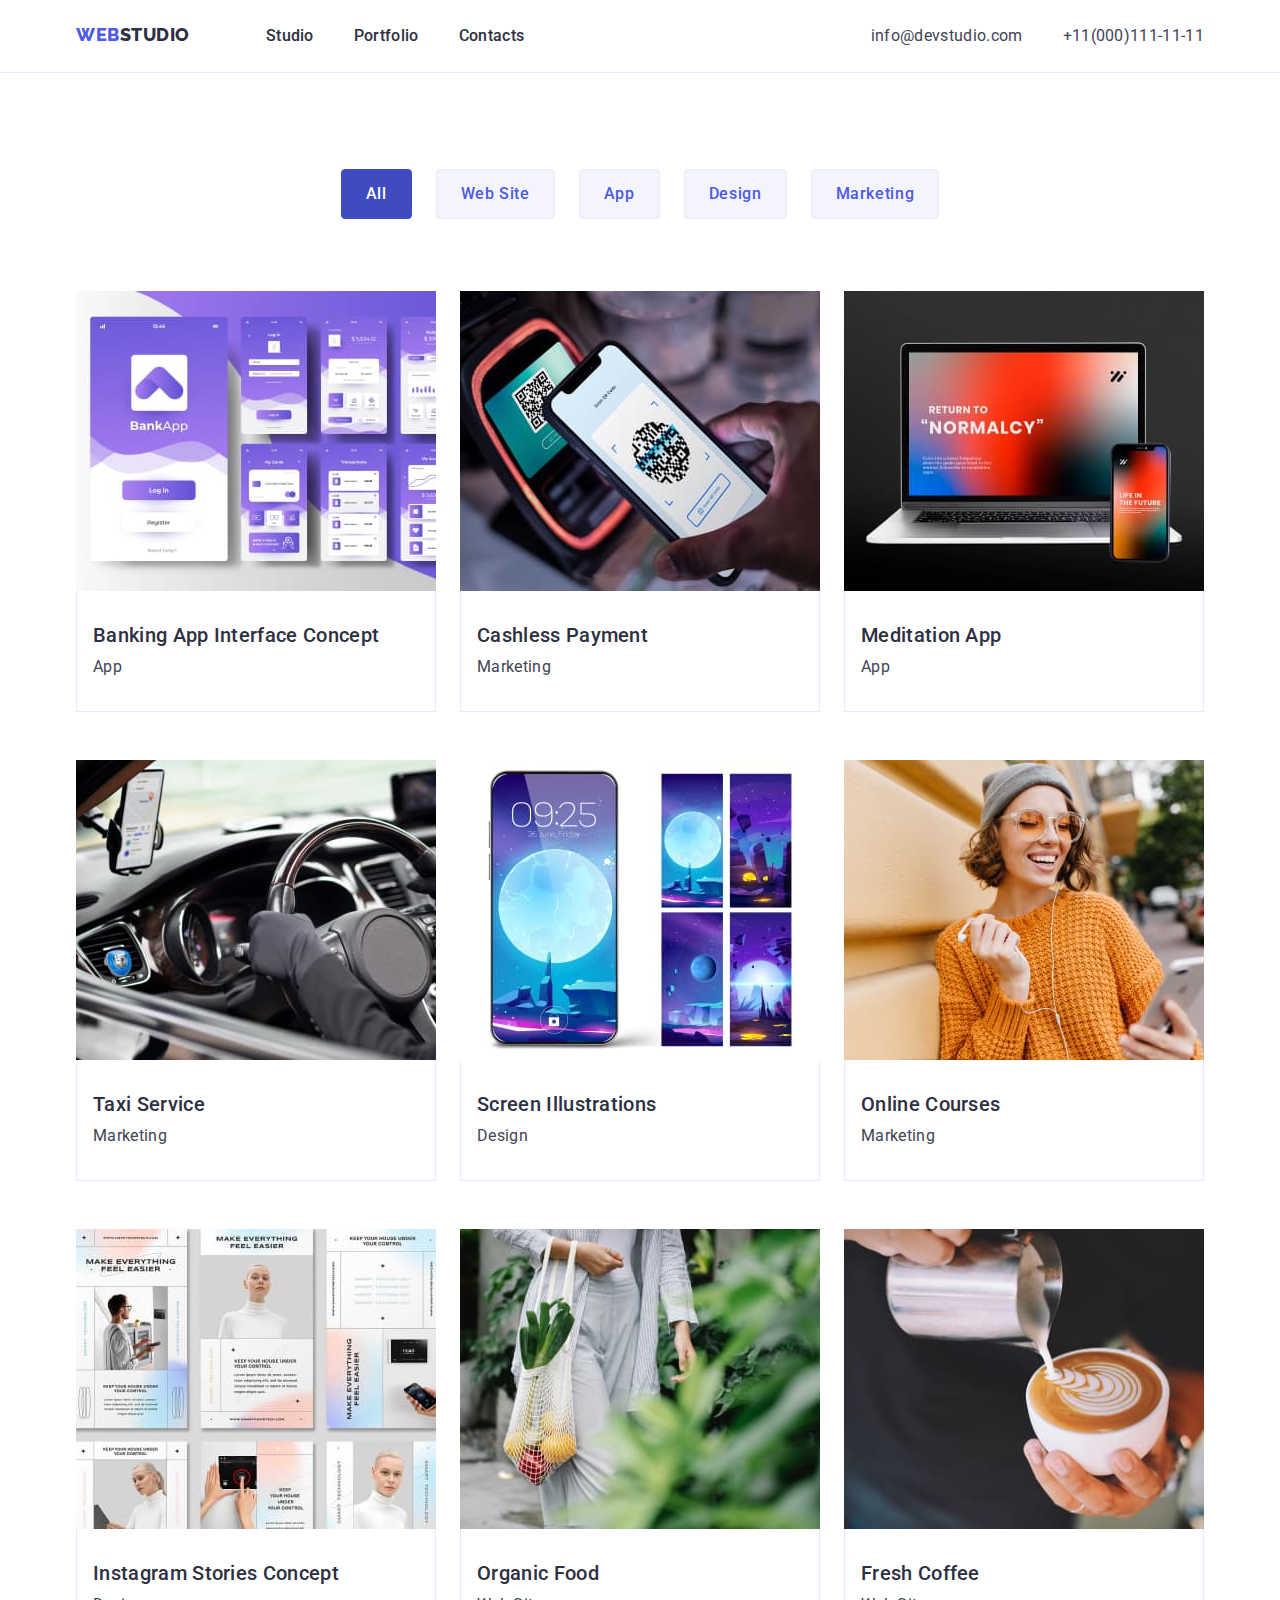
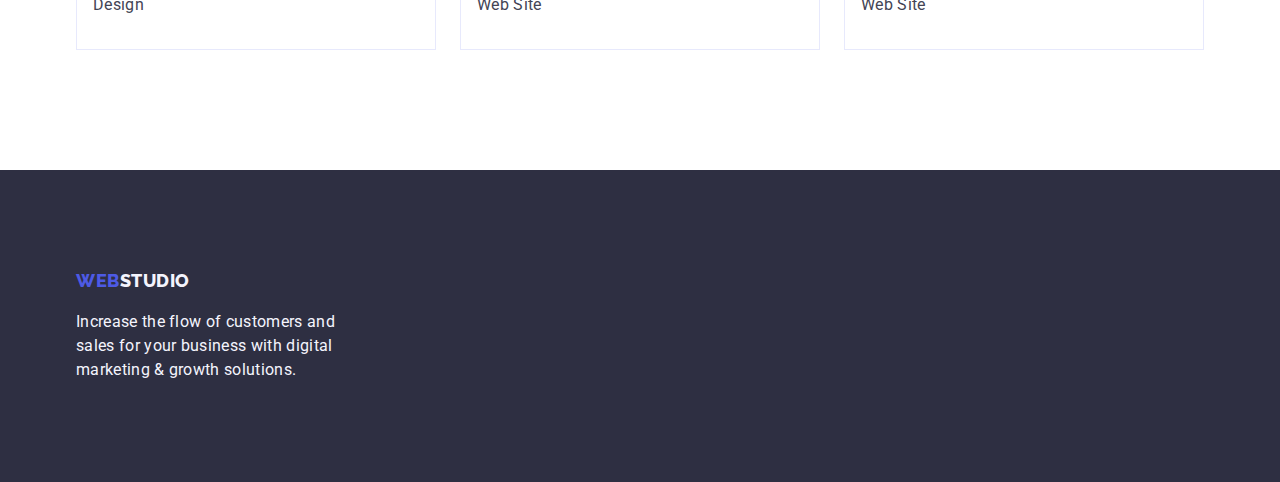
==== portfolio.html @ 923ef031 "initial commit" ====
<!DOCTYPE html>
<html lang="en">
  <head>
    <meta charset="UTF-8" />
    <meta name="viewport" content="width=device-width, initial-scale=1.0" />
    <link rel="preconnect" href="https://fonts.googleapis.com" />
    <link rel="preconnect" href="https://fonts.gstatic.com" crossorigin />
    <link
      href="https://fonts.googleapis.com/css2?family=Raleway:ital,wght@0,800;1,800&family=Roboto:wght@400;500;700;900&display=swap"
      rel="stylesheet"
    />
    <link rel="stylesheet" href="css/modern-normalize.css" />
    <link rel="stylesheet" href="css/style.css" />
    <title>Portfolio</title>
  </head>

  <body>
    <header class="header">
      <div class="container">
        <a class="logo" href="./index.html"
          >Web<span class="logo-dark">Studio</span></a
        >
        <nav class="header-nav">
          <ul class="nav-list">
            <li><a class="nav-list-link" href="./index.html">Studio</a></li>
            <li>
              <a class="nav-list-link" href="./portfolio.html">Portfolio</a>
            </li>
            <li><a class="nav-list-link" href="">Contacts</a></li>
          </ul>
        </nav>
        <address class="contacts">
          <ul class="contact-links">
            <li>
              <a class="contact-link" href="mailto:info@devstudio.com"
                >info@devstudio.com</a
              >
            </li>
            <li>
              <a class="contact-link" href="phone:+11(000)111-11-11"
                >+11(000)111-11-11</a
              >
            </li>
          </ul>
        </address>
      </div>
    </header>

    <main>
      <section id="portfolio" class="section section-portfolio">
        <div class="container">
          <h1 class="visually-hidden">Portfolio</h1>
          <ul class="filter">
            <li class="filter-item">
              <button class="filter-button active" type="button">All</button>
            </li>
            <li class="filter-item">
              <button class="filter-button" type="button">Web Site</button>
            </li>
            <li class="filter-item">
              <button class="filter-button" type="button">App</button>
            </li>
            <li class="filter-item">
              <button class="filter-button" type="button">Design</button>
            </li>
            <li class="filter-item">
              <button class="filter-button" type="button">Marketing</button>
            </li>
          </ul>
          <ul class="services-list cards-container">
            <li class="cards-item col-4">
              <a href="#" class="services-item-link">
                <img
                  src="images/img-8.jpg"
                  alt="Banking App Interface"
                  width="360"
                  height="300"
                />
                <div class="cards-item-details">
                  <h2 class="services-item-title">
                    Banking App Interface Concept
                  </h2>
                  <p class="services-item-text">App</p>
                </div>
              </a>
            </li>
            <li class="cards-item col-4">
              <a href="#" class="services-item-link">
                <img
                  src="images/img-9.jpg"
                  alt="Cashless Payment"
                  width="360"
                  height="300"
                />
                <div class="cards-item-details">
                  <h2 class="services-item-title">Cashless Payment</h2>
                  <p class="services-item-text">Marketing</p>
                </div>
              </a>
            </li>
            <li class="cards-item col-4">
              <a href="#" class="services-item-link">
                <img
                  src="images/img-10.jpg"
                  alt="Meditation App"
                  width="360"
                  height="300"
                />
                <div class="cards-item-details">
                  <h2 class="services-item-title">Meditation App</h2>
                  <p class="services-item-text">App</p>
                </div>
              </a>
            </li>
            <li class="cards-item col-4">
              <a href="#" class="services-item-link">
                <img
                  src="images/img-11.jpg"
                  alt="Taxi Service"
                  width="360"
                  height="300"
                />
                <div class="cards-item-details">
                  <h2 class="services-item-title">Taxi Service</h2>
                  <p class="services-item-text">Marketing</p>
                </div>
              </a>
            </li>
            <li class="cards-item col-4">
              <a href="#" class="services-item-link">
                <img
                  src="images/img-12.jpg"
                  alt="Screen Illustrations"
                  width="360"
                  height="300"
                />
                <div class="cards-item-details">
                  <h2 class="services-item-title">Screen Illustrations</h2>
                  <p class="services-item-text">Design</p>
                </div>
              </a>
            </li>
            <li class="cards-item col-4">
              <a href="#" class="services-item-link">
                <img
                  src="images/img-13.jpg"
                  alt="Online Courses"
                  width="360"
                  height="300"
                />
                <div class="cards-item-details">
                  <h2 class="services-item-title">Online Courses</h2>
                  <p class="services-item-text">Marketing</p>
                </div>
              </a>
            </li>
            <li class="cards-item col-4">
              <a href="#" class="services-item-link">
                <img
                  src="images/img-14.jpg"
                  alt="Instagram Stories Concept"
                  width="360"
                  height="300"
                />
                <div class="cards-item-details">
                  <h2 class="services-item-title">Instagram Stories Concept</h2>
                  <p class="services-item-text">Design</p>
                </div>
              </a>
            </li>
            <li class="cards-item col-4">
              <a href="#" class="services-item-link">
                <img
                  src="images/img-15.jpg"
                  alt="Organic Food"
                  width="360"
                  height="300"
                />
                <div class="cards-item-details">
                  <h2 class="services-item-title">Organic Food</h2>
                  <p class="services-item-text">Web Site</p>
                </div>
              </a>
            </li>
            <li class="cards-item">
              <a href="#" class="services-item-link">
                <img
                  src="images/img-16.jpg"
                  alt="Fresh Coffee"
                  width="360"
                  height="300"
                />
                <div class="cards-item-details">
                  <h2 class="services-item-title">Fresh Coffee</h2>
                  <p class="services-item-text">Web Site</p>
                </div>
              </a>
            </li>
          </ul>
        </div>
      </section>
    </main>

    <footer class="footer bg-dark">
      <div class="container">
        <a href="./index.html" class="logo"
          >Web<span class="logo-light">Studio</span></a
        >
        <p class="footer-text">
          Increase the flow of customers and sales for your business with
          digital marketing & growth solutions.
        </p>
      </div>
    </footer>
  </body>
</html>
---- css/style.css ----
/* #region Global*/
:root {
  --iris: #4d5ae5;
  --ocean: #404bbf;
  --navy-blue: #2e2f42;
  --green: #31d0aa;
  --slate: #434455;
  --light-slate: #8e8f99;
  --cornflower: #e7e9fc;
  --cloud: #f4f4fd;
  --navy-blue-modal: rgba(46, 47, 66, 0.4);
  --grey: rgba(46, 47, 66, 0.7);
  --white: #fff;
  --dairy: #fcfcfc;
  --font-family: "Roboto", sans-serif;
  --second-family: "Raleway", sans-serif;
  --container-width: 1158px;
}

*,
*::before,
*::after {
  box-sizing: border-box;
}

body {
  font-family: var(--font-family);
  font-size: 16px;
  line-height: 1.5;
  color: var(--color-text);
  background-color: var(--color-white-background);
  letter-spacing: 0.02em;
}
ul,
ol,
p,
h1,
h2,
h3,
h4,
h5,
h6 {
  margin: 0;
  padding: 0;
}

a {
  text-decoration: none;
}

img {
  display: block;
  max-width: 100%;
  height: auto;
}

li {
  list-style-type: none;
}

address {
  font-style: normal;
}

.visually-hidden {
  position: absolute;
  width: 1px;
  height: 1px;
  margin: -1px;
  border: 0;
  padding: 0;

  white-space: nowrap;
  clip-path: inset(100%);
  clip: rect(0 0 0 0);
  overflow: hidden;
}

.container {
  max-width: var(--container-width);
  width: 100%;
  padding-left: 15px;
  padding-right: 15px;
  margin-left: auto;
  margin-right: auto;
}
/* #endregion Global */

/* #region Header */
.logo {
  font-family: var(--second-family);
  font-weight: 800;
  font-size: 18px;
  line-height: 1.17;
  letter-spacing: 0.03em;
  text-transform: uppercase;
  color: var(--iris);
}

.header {
  border-bottom: 1px solid var(--cornflower);
}

.header .container {
  display: flex;
  align-items: baseline;
  justify-content: space-between;
}

.logo-dark {
  color: var(--navy-blue);
}

.logo-light {
  color: var(--cloud);
}

.logo-accent {
  color: var(--color-dark);
}

.nav-list,
.contact-links {
  display: flex;
}

.header .logo {
  margin-right: 76px;
}

.header .header-nav {
  flex-grow: 1;
}

.nav-list > li,
.contact-links > li {
  margin-right: 40px;
}

.nav-list > li:last-child,
.contact-links > li:last-child {
  margin-right: 0;
}

.nav-list-link {
  font-weight: 500;
  color: var(--navy-blue);
  display: inline-block;
  padding: 24px 0;
}

.contacts {
  justify-content: flex-end;
}

.contact-link {
  color: var(--slate);
  display: inline-block;
  padding: 24px 0;
}

.nav-list-link:hover,
.nav-list-link:focus,
.contact-link:hover,
.contact-link:focus {
  color: var(--ocean);
}
/* #endregion Header */

/* #region Footer */
.footer {
  padding-top: 100px;
  padding-bottom: 100px;
}

.bg-dark {
  background-color: var(--navy-blue);
}

.footer-text {
  color: var(--cloud);
  max-width: 264px;
  margin-top: 16px;
}
/* #endregion Footer */

/* #region Home page */
.hero {
  background: var(--navy-blue);
  padding-top: 188px;
  padding-bottom: 188px;
}

.hero-title {
  font-size: 56px;
  line-height: 1.07;
  text-align: center;
  color: var(--white);
  max-width: 496px;
  text-align: center;
  margin: 0 auto 48px;
}

.hero-button {
  display: block;
  font-family: inherit;
  font-size: inherit;
  font-weight: 500;
  letter-spacing: 0.04em;
  color: var(--white);
  background: var(--iris);
  cursor: pointer;
  padding: 16px 32px;
  border-radius: 4px;
  border: none;
  margin-left: auto;
  margin-right: auto;
}

.section {
  padding: 120px 0;
}

.section.section-our-work {
  padding-top: 0;
}

.section-our-team {
  background: var(--cloud);
}

.section-item-title {
  font-weight: 500;
  font-size: 20px;
  line-height: 1.2;
  color: var(--navy-blue);
  margin-bottom: 8px;
}
.section-item-description {
  color: var(--slate);
}
.section-heading {
  font-size: 36px;
  line-height: 1.11;
  text-transform: capitalize;
  text-align: center;
  color: var(--navy-blue);
  margin-bottom: 72px;
}

.cards-container {
  display: flex;
}

.cards-item {
  border-radius: 0 0 4px 4px;
  margin-right: 24px;
  background: var(--white);
}

.cards-item-details {
  padding: 32px 16px;
  border: 1px solid var(--cornflower);
  border-top: none;
}

.cards-item.col-4 {
  flex-basis: calc((100% - 48px) / 3);
}

.cards-item.col-3 {
  flex-basis: calc((100% - 48px) / 4);
}

.cards-item:last-child {
  margin-right: 0;
}

.text-center {
  text-align: center;
}

.section-our-team {
  padding: 120px 0;
}

.section-our-team .cards-item {
  padding-bottom: 32px;
}

.section-our-team .cards-item img {
  margin-bottom: 32px;
}
/* #endregion Home */

/* #region Portfolio */
.section.section-portfolio {
  padding-top: 96px;
}

.filter {
  display: flex;
  justify-content: center;
  margin-bottom: 72px;
}

.filter .filter-item {
  margin-right: 24px;
}

.filter .filter-item:last-child {
  margin-right: 0;
}

.filter-button {
  font-family: inherit;
  font-size: inherit;
  font-weight: 500;
  line-height: 1.5;
  letter-spacing: 0.04em;
  text-align: center;
  background: var(--cloud);
  color: var(--iris);
  border: none;
  display: inline-block;
  border: 1px solid var(--cornflower);
  border-radius: 4px;
  padding: 12px 24px;
}

.filter-button.active,
.filter-button:hover,
.filter-button:focus {
  color: var(--white);
  border: 1px solid var(--ocean);
  background: var(--ocean);
  cursor: pointer;
}

.services-list {
  flex-wrap: wrap;
}

.services-list .cards-item {
  margin-bottom: 48px;
}

.services-list .cards-item:nth-last-child(1),
.services-list .cards-item:nth-last-child(2),
.services-list .cards-item:nth-last-child(3) {
  margin-bottom: 0;
}

.services-list .cards-item:nth-child(3n) {
  margin-right: 0;
}

.services-list .cards-item img {
  max-width: 100%;
}

.services-item-title {
  font-weight: 500;
  font-size: 20px;
  line-height: 1.2;
  color: var(--navy-blue);
  margin-bottom: 8px;
}

.services-item-text {
  font-size: 16px;
  color: var(--slate);
}
/* #endregion Portfolio*/
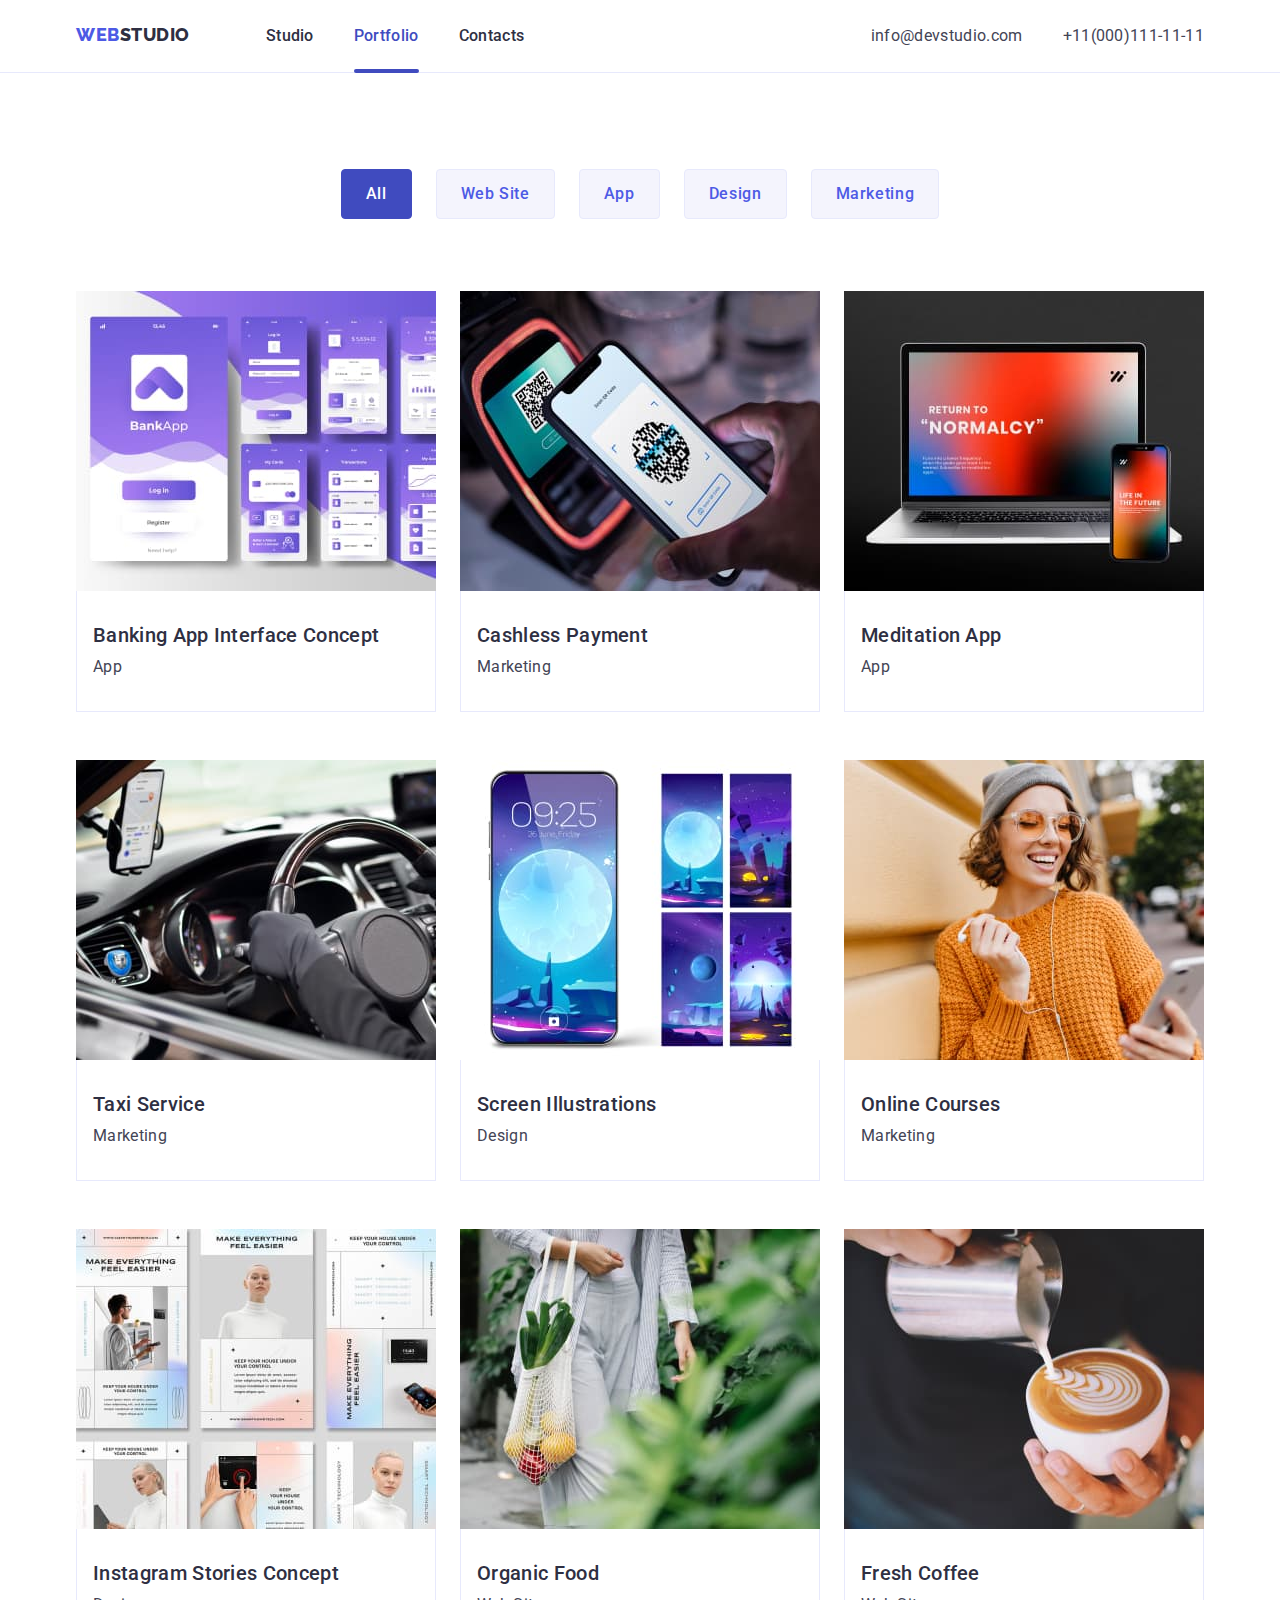
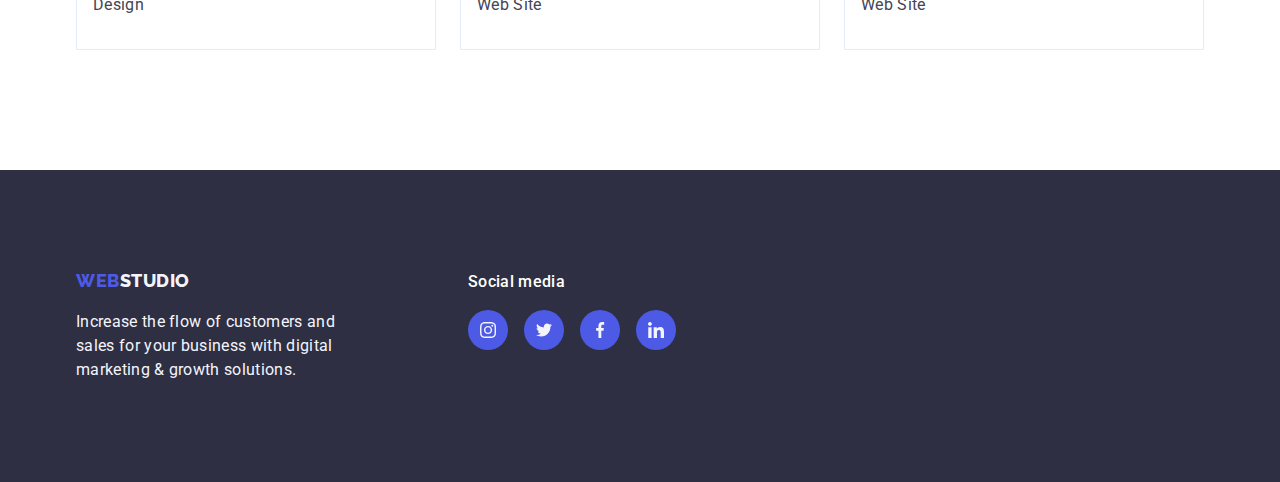
==== commit b6b309ae: "homework implementation" ====
--- a/portfolio.html
+++ b/portfolio.html
@@ -22,9 +22,13 @@
         >
         <nav class="header-nav">
           <ul class="nav-list">
-            <li><a class="nav-list-link" href="./index.html">Studio</a></li>
-            <li>
-              <a class="nav-list-link" href="./portfolio.html">Portfolio</a>
+            <li>
+              <a class="nav-list-link" href="./index.html">Studio</a>
+            </li>
+            <li>
+              <a class="nav-list-link active" href="./portfolio.html"
+                >Portfolio</a
+              >
             </li>
             <li><a class="nav-list-link" href="">Contacts</a></li>
           </ul>
@@ -70,12 +74,19 @@
           <ul class="services-list cards-container">
             <li class="cards-item col-4">
               <a href="#" class="services-item-link">
-                <img
-                  src="images/img-8.jpg"
-                  alt="Banking App Interface"
-                  width="360"
-                  height="300"
-                />
+                <div class="overlay-container">
+                  <img
+                    src="images/img-8.jpg"
+                    alt="Banking App Interface"
+                    width="360"
+                    height="300"
+                  />
+                  <p class="overlay">
+                    14 Stylish and User-Friendly App Design Concepts · Task
+                    Manager App · Calorie Tracker App · Exotic Fruit Ecommerce
+                    App · Cloud Storage App
+                  </p>
+                </div>
                 <div class="cards-item-details">
                   <h2 class="services-item-title">
                     Banking App Interface Concept
@@ -86,12 +97,19 @@
             </li>
             <li class="cards-item col-4">
               <a href="#" class="services-item-link">
-                <img
-                  src="images/img-9.jpg"
-                  alt="Cashless Payment"
-                  width="360"
-                  height="300"
-                />
+                <div class="overlay-container">
+                  <img
+                    src="images/img-9.jpg"
+                    alt="Cashless Payment"
+                    width="360"
+                    height="300"
+                  />
+                  <p class="overlay">
+                    14 Stylish and User-Friendly App Design Concepts · Task
+                    Manager App · Calorie Tracker App · Exotic Fruit Ecommerce
+                    App · Cloud Storage App
+                  </p>
+                </div>
                 <div class="cards-item-details">
                   <h2 class="services-item-title">Cashless Payment</h2>
                   <p class="services-item-text">Marketing</p>
@@ -100,12 +118,19 @@
             </li>
             <li class="cards-item col-4">
               <a href="#" class="services-item-link">
-                <img
-                  src="images/img-10.jpg"
-                  alt="Meditation App"
-                  width="360"
-                  height="300"
-                />
+                <div class="overlay-container">
+                  <img
+                    src="images/img-10.jpg"
+                    alt="Meditation App"
+                    width="360"
+                    height="300"
+                  />
+                  <p class="overlay">
+                    14 Stylish and User-Friendly App Design Concepts · Task
+                    Manager App · Calorie Tracker App · Exotic Fruit Ecommerce
+                    App · Cloud Storage App
+                  </p>
+                </div>
                 <div class="cards-item-details">
                   <h2 class="services-item-title">Meditation App</h2>
                   <p class="services-item-text">App</p>
@@ -114,12 +139,19 @@
             </li>
             <li class="cards-item col-4">
               <a href="#" class="services-item-link">
-                <img
-                  src="images/img-11.jpg"
-                  alt="Taxi Service"
-                  width="360"
-                  height="300"
-                />
+                <div class="overlay-container">
+                  <img
+                    src="images/img-11.jpg"
+                    alt="Taxi Service"
+                    width="360"
+                    height="300"
+                  />
+                  <p class="overlay">
+                    14 Stylish and User-Friendly App Design Concepts · Task
+                    Manager App · Calorie Tracker App · Exotic Fruit Ecommerce
+                    App · Cloud Storage App
+                  </p>
+                </div>
                 <div class="cards-item-details">
                   <h2 class="services-item-title">Taxi Service</h2>
                   <p class="services-item-text">Marketing</p>
@@ -128,12 +160,19 @@
             </li>
             <li class="cards-item col-4">
               <a href="#" class="services-item-link">
-                <img
-                  src="images/img-12.jpg"
-                  alt="Screen Illustrations"
-                  width="360"
-                  height="300"
-                />
+                <div class="overlay-container">
+                  <img
+                    src="images/img-12.jpg"
+                    alt="Screen Illustrations"
+                    width="360"
+                    height="300"
+                  />
+                  <p class="overlay">
+                    14 Stylish and User-Friendly App Design Concepts · Task
+                    Manager App · Calorie Tracker App · Exotic Fruit Ecommerce
+                    App · Cloud Storage App
+                  </p>
+                </div>
                 <div class="cards-item-details">
                   <h2 class="services-item-title">Screen Illustrations</h2>
                   <p class="services-item-text">Design</p>
@@ -142,12 +181,19 @@
             </li>
             <li class="cards-item col-4">
               <a href="#" class="services-item-link">
-                <img
-                  src="images/img-13.jpg"
-                  alt="Online Courses"
-                  width="360"
-                  height="300"
-                />
+                <div class="overlay-container">
+                  <img
+                    src="images/img-13.jpg"
+                    alt="Online Courses"
+                    width="360"
+                    height="300"
+                  />
+                  <p class="overlay">
+                    14 Stylish and User-Friendly App Design Concepts · Task
+                    Manager App · Calorie Tracker App · Exotic Fruit Ecommerce
+                    App · Cloud Storage App
+                  </p>
+                </div>
                 <div class="cards-item-details">
                   <h2 class="services-item-title">Online Courses</h2>
                   <p class="services-item-text">Marketing</p>
@@ -156,12 +202,19 @@
             </li>
             <li class="cards-item col-4">
               <a href="#" class="services-item-link">
-                <img
-                  src="images/img-14.jpg"
-                  alt="Instagram Stories Concept"
-                  width="360"
-                  height="300"
-                />
+                <div class="overlay-container">
+                  <img
+                    src="images/img-14.jpg"
+                    alt="Instagram Stories Concept"
+                    width="360"
+                    height="300"
+                  />
+                  <p class="overlay">
+                    14 Stylish and User-Friendly App Design Concepts · Task
+                    Manager App · Calorie Tracker App · Exotic Fruit Ecommerce
+                    App · Cloud Storage App
+                  </p>
+                </div>
                 <div class="cards-item-details">
                   <h2 class="services-item-title">Instagram Stories Concept</h2>
                   <p class="services-item-text">Design</p>
@@ -170,12 +223,19 @@
             </li>
             <li class="cards-item col-4">
               <a href="#" class="services-item-link">
-                <img
-                  src="images/img-15.jpg"
-                  alt="Organic Food"
-                  width="360"
-                  height="300"
-                />
+                <div class="overlay-container">
+                  <img
+                    src="images/img-15.jpg"
+                    alt="Organic Food"
+                    width="360"
+                    height="300"
+                  />
+                  <p class="overlay">
+                    14 Stylish and User-Friendly App Design Concepts · Task
+                    Manager App · Calorie Tracker App · Exotic Fruit Ecommerce
+                    App · Cloud Storage App
+                  </p>
+                </div>
                 <div class="cards-item-details">
                   <h2 class="services-item-title">Organic Food</h2>
                   <p class="services-item-text">Web Site</p>
@@ -184,12 +244,21 @@
             </li>
             <li class="cards-item">
               <a href="#" class="services-item-link">
-                <img
-                  src="images/img-16.jpg"
-                  alt="Fresh Coffee"
-                  width="360"
-                  height="300"
-                />
+                <div class="overlay-container">
+                  <div class="overlay-container">
+                    <img
+                      src="images/img-16.jpg"
+                      alt="Fresh Coffee"
+                      width="360"
+                      height="300"
+                    />
+                    <p class="overlay">
+                      14 Stylish and User-Friendly App Design Concepts · Task
+                      Manager App · Calorie Tracker App · Exotic Fruit Ecommerce
+                      App · Cloud Storage App
+                    </p>
+                  </div>
+                </div>
                 <div class="cards-item-details">
                   <h2 class="services-item-title">Fresh Coffee</h2>
                   <p class="services-item-text">Web Site</p>
@@ -203,13 +272,48 @@
 
     <footer class="footer bg-dark">
       <div class="container">
-        <a href="./index.html" class="logo"
-          >Web<span class="logo-light">Studio</span></a
-        >
-        <p class="footer-text">
-          Increase the flow of customers and sales for your business with
-          digital marketing & growth solutions.
-        </p>
+        <div>
+          <a href="./index.html" class="logo"
+            >Web<span class="logo-light">Studio</span></a
+          >
+          <p class="footer-text">
+            Increase the flow of customers and sales for your business with
+            digital marketing & growth solutions.
+          </p>
+        </div>
+        <div class="footer-socials">
+          <p>Social media</p>
+          <ul class="footer-socials-list">
+            <li>
+              <a href="#" class="footer-socials-link">
+                <svg class="socials-icon" width="16" height="16">
+                  <use href="./images/icons.svg#icon-instagram"></use>
+                </svg>
+              </a>
+            </li>
+            <li>
+              <a href="#" class="footer-socials-link">
+                <svg class="socials-icon" width="16" height="16">
+                  <use href="./images/icons.svg#icon-twitter"></use>
+                </svg>
+              </a>
+            </li>
+            <li>
+              <a href="#" class="footer-socials-link">
+                <svg class="socials-icon" width="16" height="16">
+                  <use href="./images/icons.svg#icon-facebook"></use>
+                </svg>
+              </a>
+            </li>
+            <li>
+              <a href="#" class="footer-socials-link">
+                <svg class="socials-icon" width="16" height="16">
+                  <use href="./images/icons.svg#icon-linkedin"></use>
+                </svg>
+              </a>
+            </li>
+          </ul>
+        </div>
       </div>
     </footer>
   </body>
--- a/css/style.css
+++ b/css/style.css
@@ -15,6 +15,7 @@
   --font-family: "Roboto", sans-serif;
   --second-family: "Raleway", sans-serif;
   --container-width: 1158px;
+  --transition: 250ms cubic-bezier(0.4, 0, 0.2, 1);
 }
 
 *,
@@ -84,6 +85,66 @@
   margin-left: auto;
   margin-right: auto;
 }
+.socials-icon {
+  fill: var(--cloud);
+}
+.modal-backdrop {
+  position: fixed;
+  top: 0;
+  left: 0;
+  width: 100%;
+  height: 100%;
+  background-color: var(--navy-blue-modal);
+  transition: var(--transition);
+  transition-property: opacity, visibility;
+}
+.modal-backdrop.is-hidden {
+  opacity: 0;
+  visibility: hidden;
+  pointer-events: none;
+}
+
+.modal {
+  position: absolute;
+  top: 50%;
+  left: 50%;
+  transform: translate(-50%, -50%);
+  width: 408px;
+  min-height: 576px;
+  background-color: var(--dairy);
+  box-shadow: 0px 1px 1px rgba(0, 0, 0, 0.14), 0px 1px 3px rgba(0, 0, 0, 0.12),
+    0px 2px 1px rgba(0, 0, 0, 0.2);
+  border-radius: 4px;
+  padding: 24px;
+}
+.modal-close {
+  position: absolute;
+  top: 24px;
+  right: 24px;
+  width: 24px;
+  height: 24px;
+  background-color: var(--cornflower);
+  border: 1px solid rgba(0, 0, 0, 0.1);
+  border-radius: 50%;
+  display: flex;
+  align-items: center;
+  justify-content: center;
+  cursor: pointer;
+  transition: var(--transition);
+  transition-property: background-color, border-color;
+}
+.modal-close:hover {
+  background: var(--ocean);
+  border-color: var(--ocean);
+}
+.modal-close-icon {
+  fill: var(--navy-blue);
+  transition: var(--transition);
+  transition-property: fill;
+}
+.modal-close:hover .modal-close-icon {
+  fill: var(--cloud);
+}
 /* #endregion Global */
 
 /* #region Header */
@@ -147,6 +208,25 @@
   color: var(--navy-blue);
   display: inline-block;
   padding: 24px 0;
+  position: relative;
+  transition: var(--transition);
+  transition-property: color;
+}
+
+.nav-list-link.active,
+.nav-list-link:hover {
+  color: var(--ocean);
+}
+
+.nav-list-link.active::after {
+  content: "";
+  display: block;
+  position: absolute;
+  width: 100%;
+  height: 4px;
+  bottom: -1px;
+  background: var(--ocean);
+  border-radius: 2px;
 }
 
 .contacts {
@@ -157,6 +237,8 @@
   color: var(--slate);
   display: inline-block;
   padding: 24px 0;
+  transition: var(--transition);
+  transition-property: color;
 }
 
 .nav-list-link:hover,
@@ -182,11 +264,33 @@
   max-width: 264px;
   margin-top: 16px;
 }
+.footer > .container {
+  display: flex;
+  gap: 128px;
+}
+.footer-socials p {
+  font-weight: 500;
+  font-size: 16px;
+  letter-spacing: 0.02em;
+  color: var(--white);
+  margin-bottom: 16px;
+}
+
+.footer-socials-list {
+  display: flex;
+  gap: 16px;
+}
 /* #endregion Footer */
 
 /* #region Home page */
 .hero {
-  background: var(--navy-blue);
+  background-color: var(--navy-blue);
+  background-image: linear-gradient(var(--grey), var(--grey)),
+    url(../images/hero.jpg);
+  background-repeat: no-repeat;
+  background-position: center;
+  background-size: contain;
+
   padding-top: 188px;
   padding-bottom: 188px;
 }
@@ -215,6 +319,12 @@
   border: none;
   margin-left: auto;
   margin-right: auto;
+  transition: var(--transition);
+  transition-property: background;
+  box-shadow: 0 4px 4px 0 rgba(0, 0, 0, 0.15);
+}
+.hero-button:hover {
+  background: var(--ocean);
 }
 
 .section {
@@ -227,6 +337,10 @@
 
 .section-our-team {
   background: var(--cloud);
+}
+.section-our-team .cards-item {
+  box-shadow: 0 2px 1px 0 rgba(46, 47, 66, 0.08),
+    0 1px 1px 0 rgba(46, 47, 66, 0.16), 0 1px 6px 0 rgba(46, 47, 66, 0.08);
 }
 
 .section-item-title {
@@ -258,11 +372,46 @@
   background: var(--white);
 }
 
+.cards-item-icon-container {
+  display: flex;
+  justify-content: center;
+  align-items: center;
+  background: var(--cloud);
+  height: 112px;
+  margin-bottom: 8px;
+}
+
 .cards-item-details {
   padding: 32px 16px;
   border: 1px solid var(--cornflower);
   border-top: none;
 }
+.cards-item-socials {
+  display: flex;
+  justify-content: center;
+  gap: 24px;
+  margin-top: 8px;
+}
+
+.cards-item-socials-link,
+.footer-socials-link {
+  display: flex;
+  justify-content: center;
+  align-items: center;
+  width: 40px;
+  height: 40px;
+  border-radius: 50%;
+  background: var(--iris);
+  transition: var(--transition);
+  transition-property: background;
+}
+
+.footer-socials-link:hover {
+  background: var(--green);
+}
+.cards-item-socials-link:hover {
+  background: var(--ocean);
+}
 
 .cards-item.col-4 {
   flex-basis: calc((100% - 48px) / 3);
@@ -290,6 +439,48 @@
 
 .section-our-team .cards-item img {
   margin-bottom: 32px;
+}
+.section-customers {
+  padding: 120px 0;
+}
+.section-customers .section-customers-title {
+  /* font-family: var(--font-family); */
+  /* font-weight: 700; */
+  font-size: 36px;
+  line-height: 1.11;
+  letter-spacing: 0.02em;
+  text-transform: capitalize;
+  text-align: center;
+  color: var(--navy-blue);
+  margin-bottom: 72px;
+}
+.customers-list {
+  display: flex;
+  justify-content: center;
+  gap: 24px;
+}
+.customers-list .customers-item-link {
+  display: block;
+  padding: 16px 32px;
+  border: 1px solid var(--light-slate);
+  border-radius: 4px;
+  transition: var(--transition);
+  transition-property: color;
+}
+.customers-list .customers-item-link:hover {
+  border-color: var(--iris);
+}
+.customers-item-icon {
+  fill: var(--light-slate);
+}
+
+.customers-list .customers-item-link .customers-item-icon {
+  transition: var(--transition);
+  transition-property: fill;
+}
+
+.customers-item-link:hover .customers-item-icon {
+  fill: var(--iris);
 }
 /* #endregion Home */
 
@@ -326,6 +517,8 @@
   border: 1px solid var(--cornflower);
   border-radius: 4px;
   padding: 12px 24px;
+  transition: var(--transition);
+  transition-property: background;
 }
 
 .filter-button.active,
@@ -358,6 +551,37 @@
 .services-list .cards-item img {
   max-width: 100%;
 }
+.services-list > .cards-item {
+  box-shadow: none;
+  transition: var(--transition);
+  transition-property: box-shadow;
+}
+.services-list > .cards-item:hover {
+  box-shadow: 0 2px 1px 0 rgba(46, 47, 66, 0.08),
+    0 1px 1px 0 rgba(46, 47, 66, 0.16), 0 1px 6px 0 rgba(46, 47, 66, 0.08);
+}
+
+.services-list .overlay-container {
+  position: relative;
+  overflow: hidden;
+}
+.services-list .overlay {
+  position: absolute;
+  top: 0;
+  left: 0;
+  width: 100%;
+  height: 100%;
+  padding: 40px 32px;
+  background-color: var(--iris);
+  color: var(--cloud);
+  transform: translateY(100%);
+  transition: var(--transition);
+  transition-property: transform;
+}
+
+.services-list .cards-item:hover .overlay {
+  transform: translateY(0);
+}
 
 .services-item-title {
   font-weight: 500;
